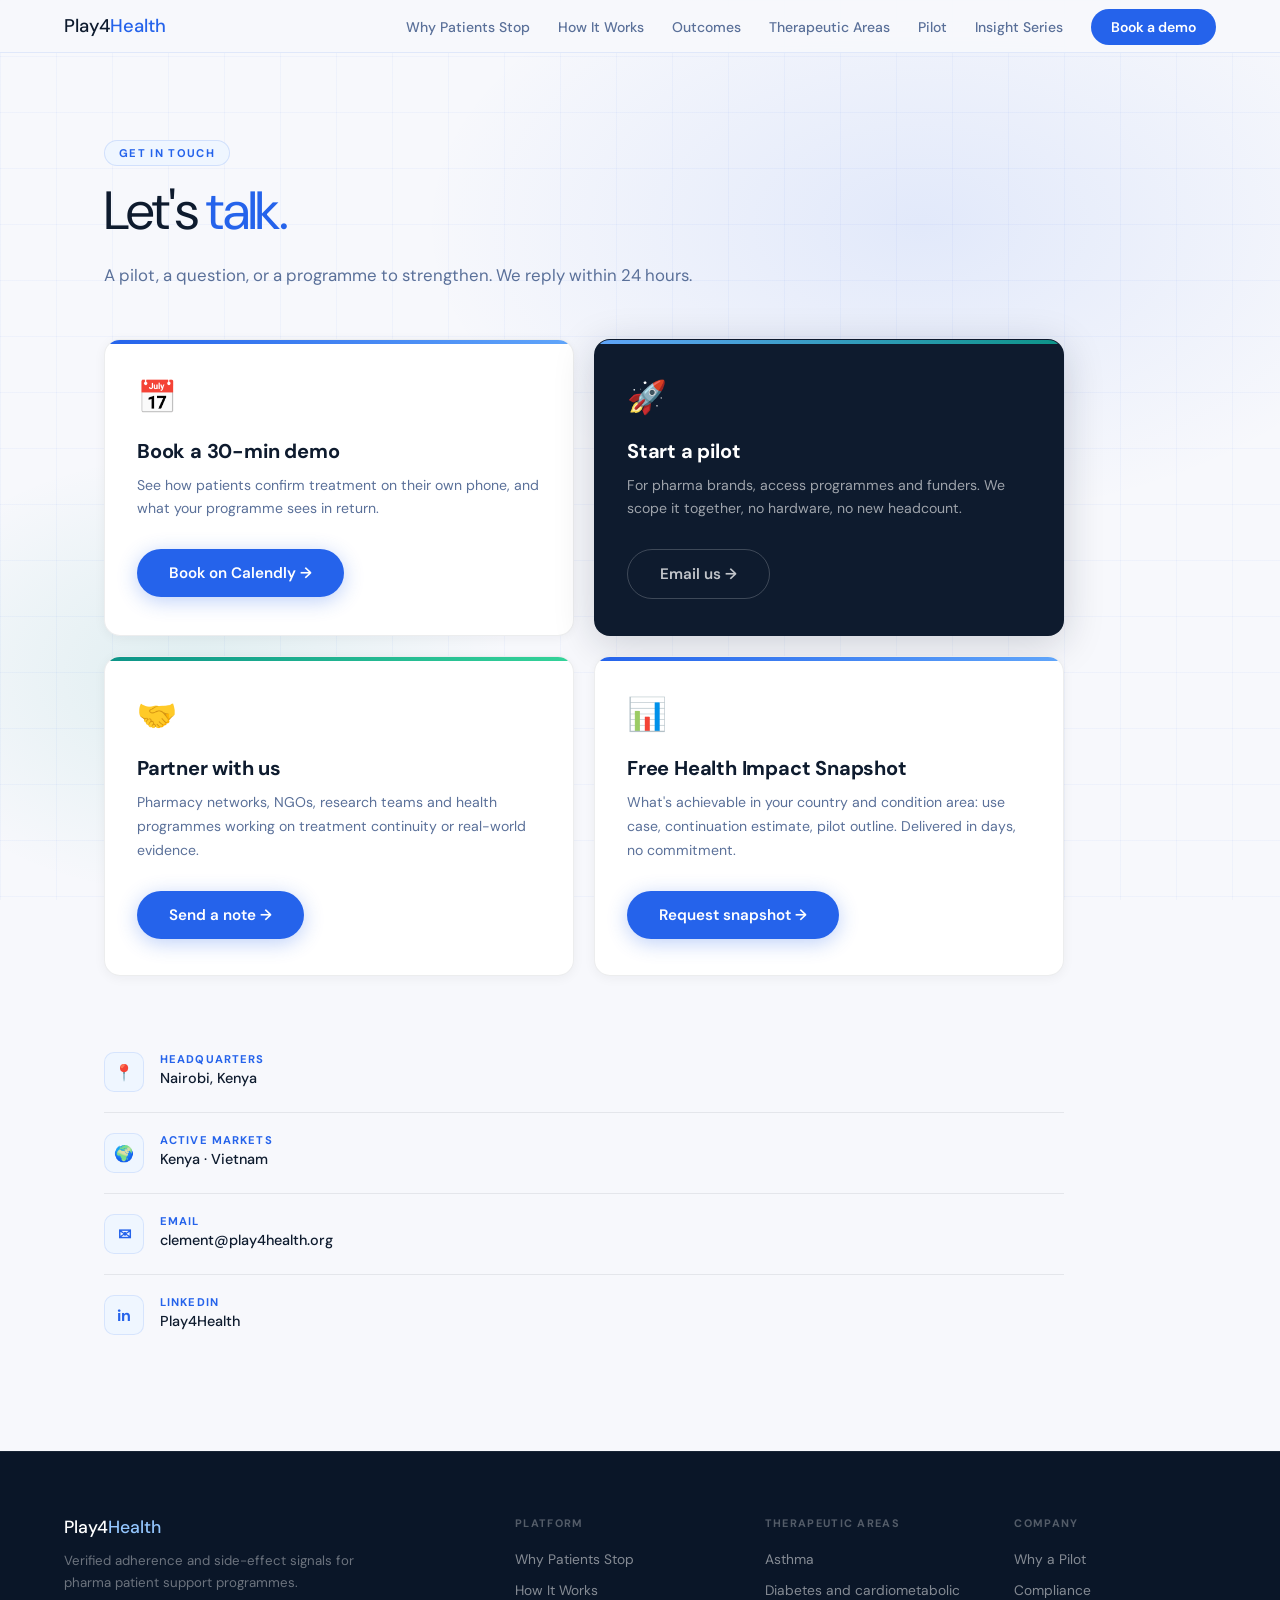
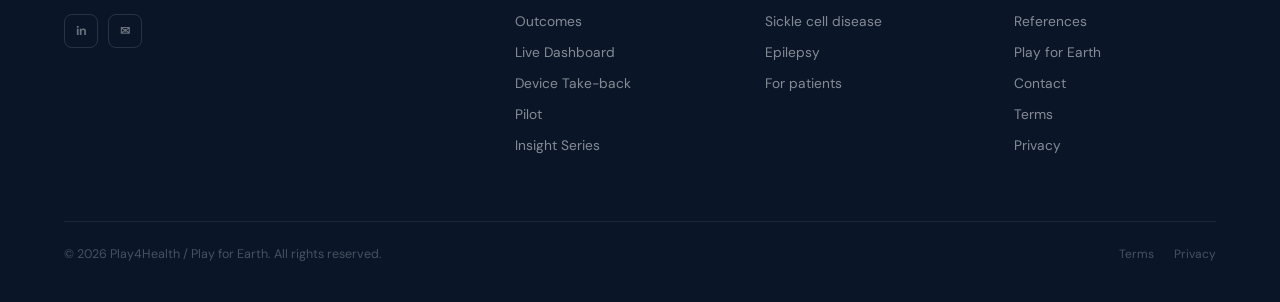
==== contact/index.html @ ed2b03ad "Site harmonisation: typography, remove HAI - site.css and site.js: the home page's tokens, nav, mobi" ====
<!DOCTYPE html>
<html lang="en">
<head>
<meta charset="UTF-8">
<meta name="viewport" content="width=device-width, initial-scale=1.0">
<title>Play4Health: Contact</title>
<meta name="description" content="Get in touch with Play4Health. Start a pilot, request a Health Impact Snapshot, or ask us anything.">
<meta name="robots" content="index, follow">
<link rel="canonical" href="https://www.play4health.org/contact">
<meta property="og:title" content="Play4Health: Contact">
<meta property="og:description" content="Get in touch with Play4Health. Start a pilot, request a Health Impact Snapshot, or ask us anything.">
<meta property="og:image" content="https://www.play4health.org/og-image.png">
<meta property="og:url" content="https://www.play4health.org/contact">
<meta property="og:type" content="website">
<meta name="twitter:card" content="summary_large_image">
<link rel="preconnect" href="https://fonts.googleapis.com">
<link href="https://fonts.googleapis.com/css2?family=DM+Sans:wght@300;400;500;600;700&display=swap" rel="stylesheet">
<link rel="stylesheet" href="/site.css">
<style>
.contact-grid{display:grid;grid-template-columns:1fr 1fr;gap:20px;max-width:960px;animation:fadeUp 0.7s ease 0.25s both;}
.contact-card{background:white;border:1px solid var(--border-dark);border-radius:var(--radius);padding:36px 32px;position:relative;overflow:hidden;transition:all 0.25s;box-shadow:0 2px 12px rgba(14,27,46,0.05);}
.contact-card::before{content:'';position:absolute;top:0;left:0;right:0;height:4px;background:linear-gradient(90deg,var(--blue),#60a5fa);}
.contact-card.teal::before{background:linear-gradient(90deg,var(--teal),#34d399);}
.contact-card.dark{background:var(--ink);border-color:transparent;box-shadow:0 8px 40px rgba(14,27,46,0.18);}
.contact-card.dark::before{background:linear-gradient(90deg,#60a5fa,var(--teal));}
.contact-card:hover{transform:translateY(-2px);box-shadow:0 8px 28px rgba(37,99,235,0.08);border-color:rgba(37,99,235,0.22);}
.contact-card.dark:hover{box-shadow:0 14px 48px rgba(14,27,46,0.25);}
.contact-icon{font-size:2rem;margin-bottom:20px;display:block;}
.contact-card h2{font-size:var(--fs-h3);font-weight:700;line-height:1.3;letter-spacing:-0.01em;color:var(--ink);margin-bottom:10px;}
.contact-card.dark h2{color:white;}
.contact-card p{font-size:0.88rem;color:var(--ink-light);line-height:1.7;margin-bottom:28px;}
.contact-card.dark p{color:rgba(255,255,255,0.6);}
.contact-card .btn-outline{padding:14px 32px;font-size:0.95rem;font-weight:600;}

.contact-info{max-width:960px;margin-top:56px;animation:fadeUp 0.7s ease 0.35s both;}
.info-row{display:flex;align-items:flex-start;gap:16px;padding:20px 0;border-bottom:1px solid var(--border-dark);}
.info-row:last-child{border-bottom:none;}
.info-icon{width:40px;height:40px;background:var(--blue-faint);border-radius:10px;display:flex;align-items:center;justify-content:center;font-size:1rem;font-weight:700;color:var(--blue);flex-shrink:0;border:1px solid rgba(37,99,235,0.12);}
.info-label{font-size:0.7rem;font-weight:700;letter-spacing:0.1em;text-transform:uppercase;color:var(--blue);margin-bottom:3px;}
.info-value{font-size:0.9rem;color:var(--ink);font-weight:500;}
.info-value a{color:var(--ink);text-decoration:none;}
.info-value a:hover{color:var(--blue);}
@media(max-width:700px){.contact-grid{grid-template-columns:1fr;}.contact-card{padding:32px 26px;}}
</style>
</head>
<body>
<div class="page-bg"></div>
<div class="page-grid"></div>

<nav id="mainNav">
  <a href="/" class="nav-logo">Play4<span>Health</span></a>
  <ul class="nav-links">
    <li><a href="/#whystop">Why Patients Stop</a></li>
    <li><a href="/#how">How It Works</a></li>
    <li><a href="/#outcomes">Outcomes</a></li>
    <li><a href="/#usecases">Therapeutic Areas</a></li>
    <li><a href="/#pilot">Pilot</a></li>
    <li><a href="/insight-series">Insight Series</a></li>
    <li><a href="/contact" class="nav-cta">Book a demo</a></li>
  </ul>
  <button class="nav-hamburger" id="hamburger" aria-label="Menu">
    <span></span><span></span><span></span>
  </button>
</nav>

<nav class="mobile-menu" id="mobileMenu">
  <a href="/#whystop" class="mobile-menu-link">Why Patients Stop <span class="arrow">&rarr;</span></a>
  <a href="/#how" class="mobile-menu-link">How It Works <span class="arrow">&rarr;</span></a>
  <a href="/#outcomes" class="mobile-menu-link">Outcomes <span class="arrow">&rarr;</span></a>
  <a href="/#usecases" class="mobile-menu-link">Therapeutic Areas <span class="arrow">&rarr;</span></a>
  <a href="/#trust" class="mobile-menu-link">Compliance <span class="arrow">&rarr;</span></a>
  <a href="/#pilot" class="mobile-menu-link">Pilot <span class="arrow">&rarr;</span></a>
  <a href="/insight-series" class="mobile-menu-link">Insight Series <span class="arrow">&rarr;</span></a>
  <a href="/contact" class="mobile-menu-cta">Book a 20-min demo &rarr;</a>
</nav>

<main>
<div class="page-hero">
  <div class="section-eyebrow">Get in touch</div>
  <h1>Let's <em>talk.</em></h1>
  <p class="page-lead">A pilot, a question, or a programme to strengthen. We reply within 24 hours.</p>
</div>

<div class="page-body">
  <div class="contact-grid">

    <!-- Card 1: Book demo -->
    <div class="contact-card">
      <span class="contact-icon">📅</span>
      <h2>Book a 30-min demo</h2>
      <p>See how patients confirm treatment on their own phone, and what your programme sees in return.</p>
      <a href="https://calendly.com/play4health/30min" target="_blank" class="btn-primary">Book on Calendly →</a>
    </div>

    <!-- Card 2: dark, start a pilot -->
    <div class="contact-card dark">
      <span class="contact-icon">🚀</span>
      <h2>Start a pilot</h2>
      <p>For pharma brands, access programmes and funders. We scope it together, no hardware, no new headcount.</p>
      <a href="mailto:clement@play4health.org?subject=Pilot%20Request%20-%20Play4Health" class="btn-outline">Email us →</a>
    </div>

    <!-- Card 3: Partner -->
    <div class="contact-card teal">
      <span class="contact-icon">🤝</span>
      <h2>Partner with us</h2>
      <p>Pharmacy networks, NGOs, research teams and health programmes working on treatment continuity or real-world evidence.</p>
      <a href="mailto:clement@play4health.org?subject=Partnership%20Enquiry%20-%20Play4Health" class="btn-primary">Send a note →</a>
    </div>

    <!-- Card 4: Health Impact Snapshot -->
    <div class="contact-card">
      <span class="contact-icon">📊</span>
      <h2>Free Health Impact Snapshot</h2>
      <p>What's achievable in your country and condition area: use case, continuation estimate, pilot outline. Delivered in days, no commitment.</p>
      <a href="/health-impact-snapshot" class="btn-primary">Request snapshot →</a>
    </div>

  </div>

  <div class="contact-info">
    <div class="info-row">
      <div class="info-icon">📍</div>
      <div>
        <div class="info-label">Headquarters</div>
        <div class="info-value">Nairobi, Kenya</div>
      </div>
    </div>
    <div class="info-row">
      <div class="info-icon">🌍</div>
      <div>
        <div class="info-label">Active Markets</div>
        <div class="info-value">Kenya · Vietnam</div>
      </div>
    </div>
    <div class="info-row">
      <div class="info-icon">✉</div>
      <div>
        <div class="info-label">Email</div>
        <div class="info-value"><a href="mailto:clement@play4health.org">clement@play4health.org</a></div>
      </div>
    </div>
    <div class="info-row">
      <div class="info-icon">in</div>
      <div>
        <div class="info-label">LinkedIn</div>
        <div class="info-value"><a href="https://www.linkedin.com/company/111560900" target="_blank">Play4Health</a></div>
      </div>
    </div>
  </div>
</div>
</main>

<footer>
  <div class="footer-grid">
    <div>
      <a href="/" class="footer-logo">Play4<span>Health</span></a>
      <p class="footer-tagline">Verified adherence and side-effect signals for pharma patient support programmes.</p>
      <div class="footer-social">
        <a href="https://www.linkedin.com/company/playforearth" target="_blank" rel="noopener" class="social-btn">in</a>
        <a href="mailto:clement@play4health.org" class="social-btn">&#9993;</a>
      </div>
    </div>
    <div class="footer-col">
      <h5>Platform</h5>
      <ul>
        <li><a href="/#whystop">Why Patients Stop</a></li>
        <li><a href="/#how">How It Works</a></li>
        <li><a href="/#outcomes">Outcomes</a></li>
        <li><a href="/#dashboard">Live Dashboard</a></li>
        <li><a href="/#usecases">Device Take-back</a></li>
        <li><a href="/#pilot">Pilot</a></li>
        <li><a href="/insight-series">Insight Series</a></li>
      </ul>
    </div>
    <div class="footer-col">
      <h5>Therapeutic areas</h5>
      <ul>
        <li><a href="/#usecases">Asthma</a></li>
        <li><a href="/#usecases">Diabetes and cardiometabolic</a></li>
        <li><a href="/#usecases">Sickle cell disease</a></li>
        <li><a href="/#usecases">Epilepsy</a></li>
        <li><a href="/patients">For patients</a></li>
      </ul>
    </div>
    <div class="footer-col">
      <h5>Company</h5>
      <ul>
        <li><a href="/#pilot">Why a Pilot</a></li>
        <li><a href="/#trust">Compliance</a></li>
        <li><a href="/#references">References</a></li>
        <li><a href="https://www.playforearth.org">Play for Earth</a></li>
        <li><a href="/contact">Contact</a></li>
        <li><a href="/terms">Terms</a></li>
        <li><a href="/privacy">Privacy</a></li>
      </ul>
    </div>
  </div>
  <div class="footer-bottom">
    <span class="footer-copy">&copy; 2026 Play4Health / Play for Earth. All rights reserved.</span>
    <div class="footer-legal"><a href="/terms">Terms</a><a href="/privacy">Privacy</a></div>
  </div>
</footer>

<script src="/site.js"></script>
</body>
</html>
---- site.css ----
/* Play4Health shared styles. The home page is the reference: tokens, nav,
   buttons, section titles and footer below are its rules, used by every page. */
:root {
  --bg:#f7f8fc;--bg2:#eef3fb;--bg3:#ffffff;
  --ink:#0e1b2e;--ink-mid:#2d4263;--ink-light:#5a7099;
  --blue:#2563eb;--blue-dark:#1d4ed8;
  --blue-pale:#dbeafe;--blue-faint:#eff6ff;
  --teal:#0d9488;--teal-pale:#ccfbf1;
  --green:#16a34a;
  --border:rgba(37,99,235,0.1);--border-dark:rgba(14,27,46,0.08);
  --sans:'DM Sans',sans-serif;--radius:16px;
  --max-w:1200px;--gutter:clamp(24px,5vw,80px);
  /* type scale: h1 and h2 as on the home page (400), h3 and card titles bold */
  --fs-h1:clamp(2.2rem,4.2vw,3.5rem);
  --fs-h2:clamp(2rem,3.6vw,3rem);
  --fs-h3:1.25rem;
  --fs-card:1rem;
  --fs-body:1rem;
  --fs-small:0.85rem;
  --fs-xs:0.78rem;
}
*,*::before,*::after{box-sizing:border-box;margin:0;padding:0;}
html{scroll-behavior:smooth;}
body{font-family:var(--sans);background:var(--bg);color:var(--ink);overflow-x:hidden;}
.section-inner{max-width:var(--max-w);margin:0 auto;width:100%;}

nav{position:fixed;top:0;left:0;right:0;z-index:500;display:flex;align-items:center;justify-content:space-between;padding:14px var(--gutter);background:rgba(247,248,252,0.94);backdrop-filter:blur(20px);border-bottom:1px solid var(--border);transition:background 0.3s;}
.nav-logo{font-size:1.15rem;font-weight:500;color:var(--ink);text-decoration:none;}
.nav-logo span{color:var(--blue);}
.nav-links{display:flex;list-style:none;gap:28px;align-items:center;}
.nav-links a{font-size:0.875rem;font-weight:500;color:var(--ink-light);text-decoration:none;transition:color 0.2s;}
.nav-links a:hover{color:var(--blue);}
.nav-cta{background:var(--blue)!important;color:white!important;padding:9px 20px;border-radius:24px;font-weight:600!important;}
.nav-cta:hover{background:var(--blue-dark)!important;}
.nav-hamburger{display:none;flex-direction:column;gap:5px;cursor:pointer;padding:6px;z-index:501;background:none;border:none;}
.nav-hamburger span{display:block;width:22px;height:2px;background:var(--ink);border-radius:2px;transition:all 0.3s;transform-origin:center;}
.nav-hamburger.open span:nth-child(1){transform:translateY(7px) rotate(45deg);}
.nav-hamburger.open span:nth-child(2){opacity:0;}
.nav-hamburger.open span:nth-child(3){transform:translateY(-7px) rotate(-45deg);}
.mobile-menu{display:none;position:fixed;inset:0;background:var(--bg);z-index:499;padding:96px 6% 48px;flex-direction:column;transform:translateX(100%);transition:transform 0.35s cubic-bezier(0.4,0,0.2,1);overflow-y:auto;}
.mobile-menu.open{transform:translateX(0);}
.mobile-menu-link{display:flex;align-items:center;justify-content:space-between;padding:18px 0;font-size:1.4rem;font-weight:600;color:var(--ink);text-decoration:none;border-bottom:1px solid var(--border);}
.mobile-menu-link .arrow{color:var(--blue);opacity:0.5;}
.mobile-menu-cta{margin-top:32px;display:block;background:var(--blue);color:white;text-align:center;padding:18px 28px;border-radius:40px;font-size:1rem;font-weight:600;text-decoration:none;}

@keyframes fadeUp{from{opacity:0;transform:translateY(24px);}to{opacity:1;transform:translateY(0);}}
@keyframes pulse{0%,100%{opacity:0.6;}50%{opacity:1;}}

.btn-primary{background:var(--blue);color:white;padding:14px 32px;border-radius:32px;font-size:0.95rem;font-weight:600;text-decoration:none;transition:all 0.2s;box-shadow:0 4px 20px rgba(37,99,235,0.3);display:inline-block;}
.btn-primary:hover{background:var(--blue-dark);transform:translateY(-2px);}
.btn-large{padding:16px 40px!important;font-size:1rem!important;border-radius:40px!important;}
.btn-ghost{color:var(--ink-light);font-size:0.9rem;font-weight:500;text-decoration:none;display:flex;align-items:center;gap:8px;transition:color 0.2s;}
.btn-ghost:hover{color:var(--blue);}
.btn-ghost .arr{transition:transform 0.2s;}
.btn-ghost:hover .arr{transform:translateX(4px);}
.btn-outline{color:rgba(255,255,255,0.75);border:1px solid rgba(255,255,255,0.2);padding:16px 40px;border-radius:40px;font-size:0.93rem;font-weight:500;text-decoration:none;display:inline-block;transition:all 0.2s;}
.btn-outline:hover{border-color:#93c5fd;color:#93c5fd;}

section{padding:100px var(--gutter);}
.section-eyebrow{display:inline-flex;align-items:center;gap:8px;background:var(--blue-faint);border:1px solid rgba(37,99,235,0.15);color:var(--blue);font-size:0.7rem;font-weight:700;letter-spacing:0.12em;text-transform:uppercase;padding:5px 14px;border-radius:20px;margin-bottom:16px;}
.section-title{font-size:clamp(2rem,3.6vw,3rem);font-weight:400;line-height:1.1;letter-spacing:-0.02em;margin-bottom:20px;color:var(--ink);}
.section-title em{color:var(--blue);font-style:normal;}
.section-sub{font-size:1.05rem;color:var(--ink-light);line-height:1.75;max-width:620px;}
.note{margin-top:28px;font-size:0.78rem;color:rgba(14,27,46,0.42);line-height:1.7;max-width:820px;}

footer{background:#0a1628;border-top:1px solid rgba(255,255,255,0.06);padding:64px var(--gutter) 40px;}
.footer-grid{max-width:var(--max-w);margin:0 auto;display:grid;grid-template-columns:2fr 1fr 1fr 1fr;gap:48px;margin-bottom:56px;}
.footer-logo{font-size:1.1rem;font-weight:500;color:white;text-decoration:none;display:block;margin-bottom:12px;}
.footer-logo span{color:#93c5fd;}
.footer-tagline{font-size:0.83rem;color:rgba(255,255,255,0.4);line-height:1.65;max-width:290px;margin-bottom:20px;}
.footer-social{display:flex;gap:10px;}
.social-btn{width:34px;height:34px;border:1px solid rgba(255,255,255,0.12);border-radius:8px;display:flex;align-items:center;justify-content:center;color:rgba(255,255,255,0.4);text-decoration:none;font-size:0.78rem;font-weight:700;transition:all 0.2s;}
.social-btn:hover{border-color:#93c5fd;color:#93c5fd;}
.footer-col h5{font-size:0.68rem;font-weight:700;letter-spacing:0.12em;text-transform:uppercase;color:rgba(255,255,255,0.3);margin-bottom:18px;}
.footer-col ul{list-style:none;}
.footer-col ul li{margin-bottom:10px;}
.footer-col ul li a{font-size:0.86rem;color:rgba(255,255,255,0.5);text-decoration:none;transition:color 0.2s;}
.footer-col ul li a:hover{color:#93c5fd;}
.footer-bottom{max-width:var(--max-w);margin:0 auto;border-top:1px solid rgba(255,255,255,0.07);padding-top:24px;display:flex;justify-content:space-between;align-items:center;flex-wrap:wrap;gap:12px;}
.footer-copy{font-size:0.78rem;color:rgba(255,255,255,0.25);}
.footer-legal{display:flex;gap:20px;}
.footer-legal a{font-size:0.75rem;color:rgba(255,255,255,0.25);text-decoration:none;transition:color 0.2s;}
.footer-legal a:hover{color:rgba(255,255,255,0.5);}

a:focus-visible,button:focus-visible{outline:2px solid var(--blue);outline-offset:3px;border-radius:4px;}
@media(prefers-reduced-motion:reduce){*{animation:none!important;transition:none!important;}html{scroll-behavior:auto;}}

/* ===== INNER PAGES (same background, title and card type as the home page) ===== */
.page-bg{position:fixed;inset:0;z-index:-2;background:radial-gradient(ellipse 65% 55% at 72% 25%,rgba(37,99,235,0.1) 0%,transparent 60%),radial-gradient(ellipse 45% 45% at 15% 75%,rgba(13,148,136,0.1) 0%,transparent 55%),var(--bg);}
.page-grid{position:fixed;inset:0;z-index:-1;pointer-events:none;background-image:linear-gradient(rgba(37,99,235,0.04) 1px,transparent 1px),linear-gradient(90deg,rgba(37,99,235,0.04) 1px,transparent 1px);background-size:56px 56px;}
.page-hero{max-width:var(--max-w);margin:0 auto;padding:140px var(--gutter) 48px;animation:fadeUp 0.7s ease 0.1s both;}
.page-hero h1{font-size:var(--fs-h1);font-weight:400;line-height:1.1;letter-spacing:-0.03em;margin-bottom:20px;color:var(--ink);max-width:860px;}
.page-hero h1 em{color:var(--blue);font-style:normal;}
.page-lead{font-size:1.05rem;color:var(--ink-light);line-height:1.75;max-width:620px;}
.page-body{max-width:var(--max-w);margin:0 auto;padding:0 var(--gutter) 96px;}

@media(max-width:1200px){.nav-links{gap:20px;}.nav-links a{font-size:0.82rem;}}
@media(max-width:1100px){.footer-grid{grid-template-columns:1fr 1fr;gap:36px;}}
@media(max-width:900px){
  .nav-links{display:none;}
  .nav-hamburger{display:flex;}
  .mobile-menu{display:flex;}
  section{padding:72px var(--gutter);}
  .footer-grid{grid-template-columns:1fr 1fr;gap:28px;}
  .footer-grid>div:first-child{grid-column:1/-1;}
  .footer-bottom{flex-direction:column;align-items:flex-start;}
  .page-hero{padding:112px var(--gutter) 40px;}}
@media(max-width:480px){
  section{padding:60px var(--gutter);}
  .footer-grid{grid-template-columns:1fr;}}
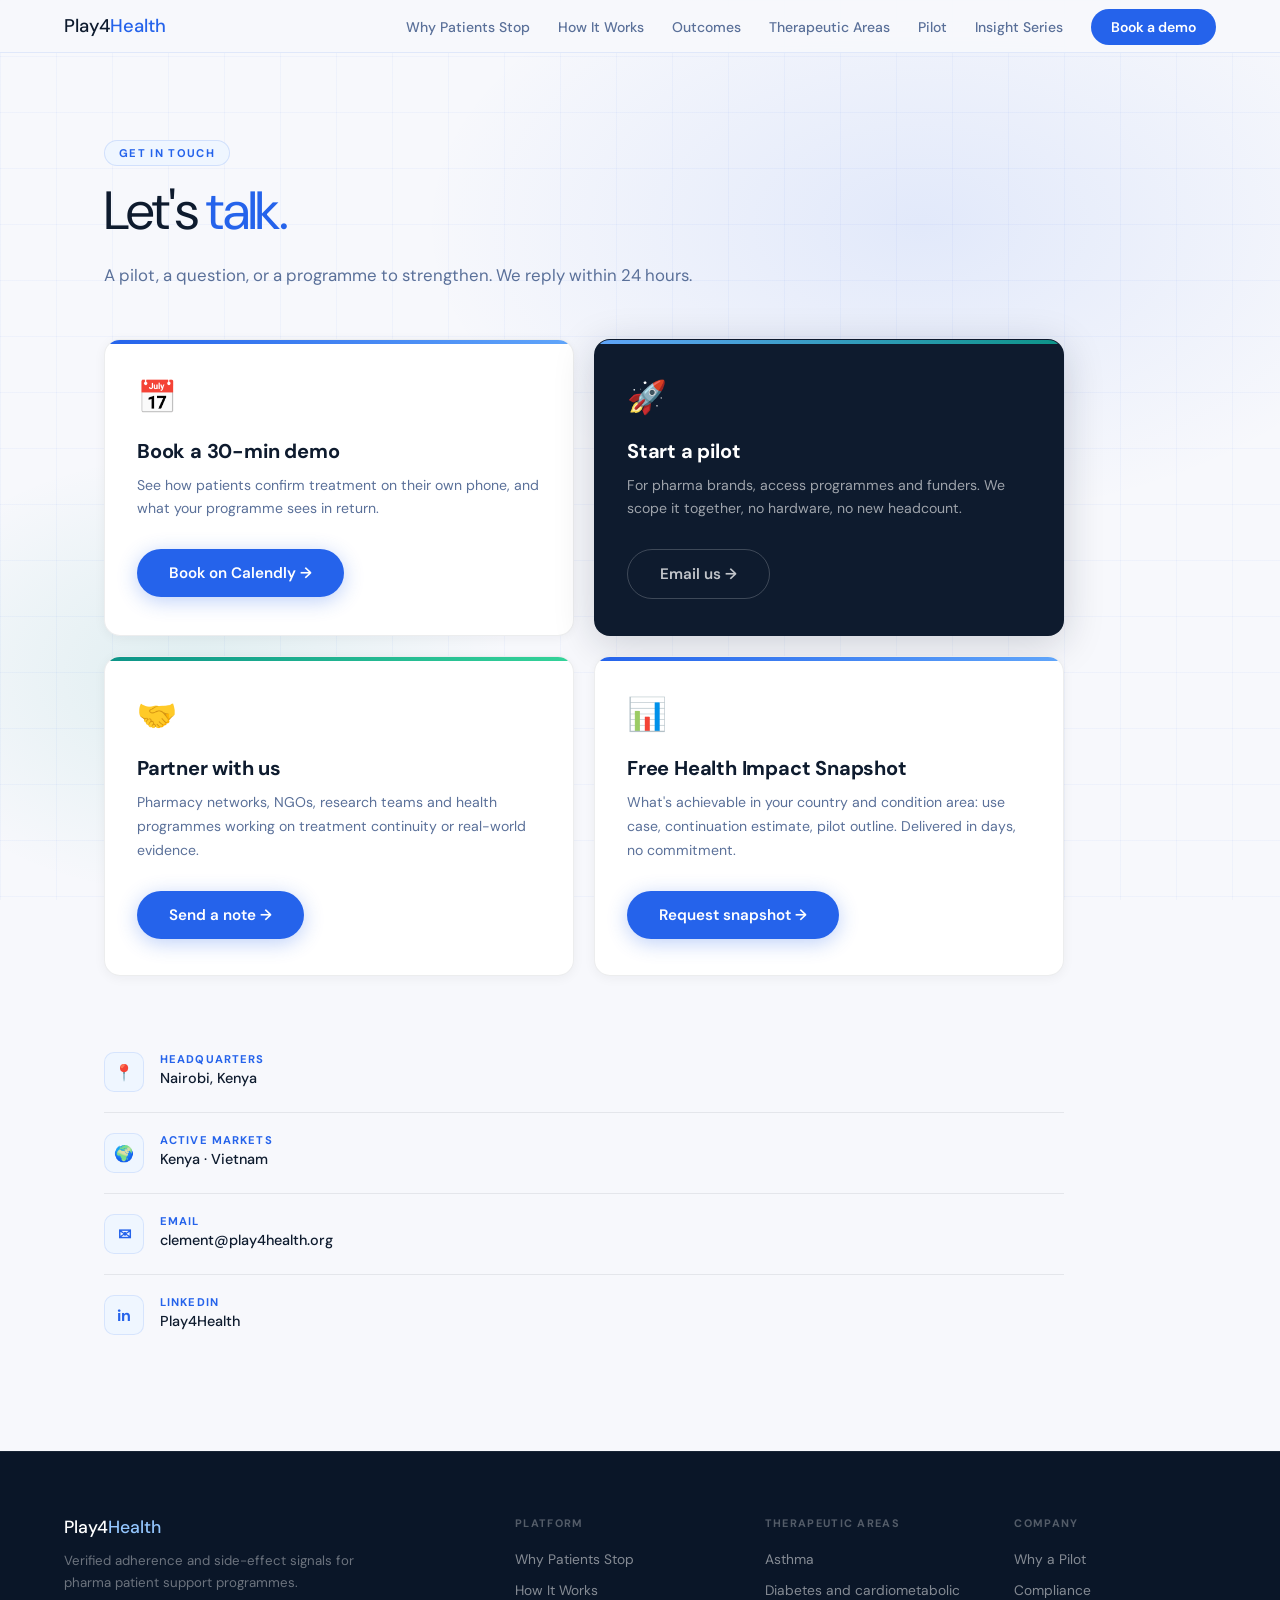
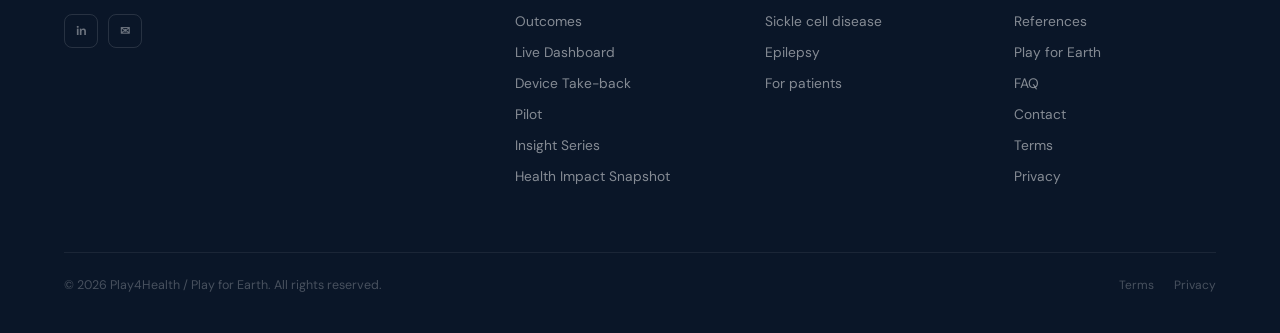
==== commit 12aa6ecd: "Site polish: footer links, favicon, analytics, sitemap - Footer on every site page: Health Impact Sn" ====
--- a/contact/index.html
+++ b/contact/index.html
@@ -3,6 +3,9 @@
 <head>
 <meta charset="UTF-8">
 <meta name="viewport" content="width=device-width, initial-scale=1.0">
+<link rel="icon" href="/favicon.svg" type="image/svg+xml">
+<link rel="icon" href="/favicon-32.png" type="image/png" sizes="32x32">
+<link rel="apple-touch-icon" href="/apple-touch-icon.png">
 <title>Play4Health: Contact</title>
 <meta name="description" content="Get in touch with Play4Health. Start a pilot, request a Health Impact Snapshot, or ask us anything.">
 <meta name="robots" content="index, follow">
@@ -13,6 +16,13 @@
 <meta property="og:url" content="https://www.play4health.org/contact">
 <meta property="og:type" content="website">
 <meta name="twitter:card" content="summary_large_image">
+<script async src="https://www.googletagmanager.com/gtag/js?id=G-7JM995K277"></script>
+<script>
+  window.dataLayer = window.dataLayer || [];
+  function gtag(){dataLayer.push(arguments);}
+  gtag('js', new Date());
+  gtag('config', 'G-7JM995K277');
+</script>
 <link rel="preconnect" href="https://fonts.googleapis.com">
 <link href="https://fonts.googleapis.com/css2?family=DM+Sans:wght@300;400;500;600;700&display=swap" rel="stylesheet">
 <link rel="stylesheet" href="/site.css">
@@ -171,6 +181,7 @@
         <li><a href="/#usecases">Device Take-back</a></li>
         <li><a href="/#pilot">Pilot</a></li>
         <li><a href="/insight-series">Insight Series</a></li>
+        <li><a href="/health-impact-snapshot">Health Impact Snapshot</a></li>
       </ul>
     </div>
     <div class="footer-col">
@@ -190,6 +201,7 @@
         <li><a href="/#trust">Compliance</a></li>
         <li><a href="/#references">References</a></li>
         <li><a href="https://www.playforearth.org">Play for Earth</a></li>
+        <li><a href="/faq">FAQ</a></li>
         <li><a href="/contact">Contact</a></li>
         <li><a href="/terms">Terms</a></li>
         <li><a href="/privacy">Privacy</a></li>
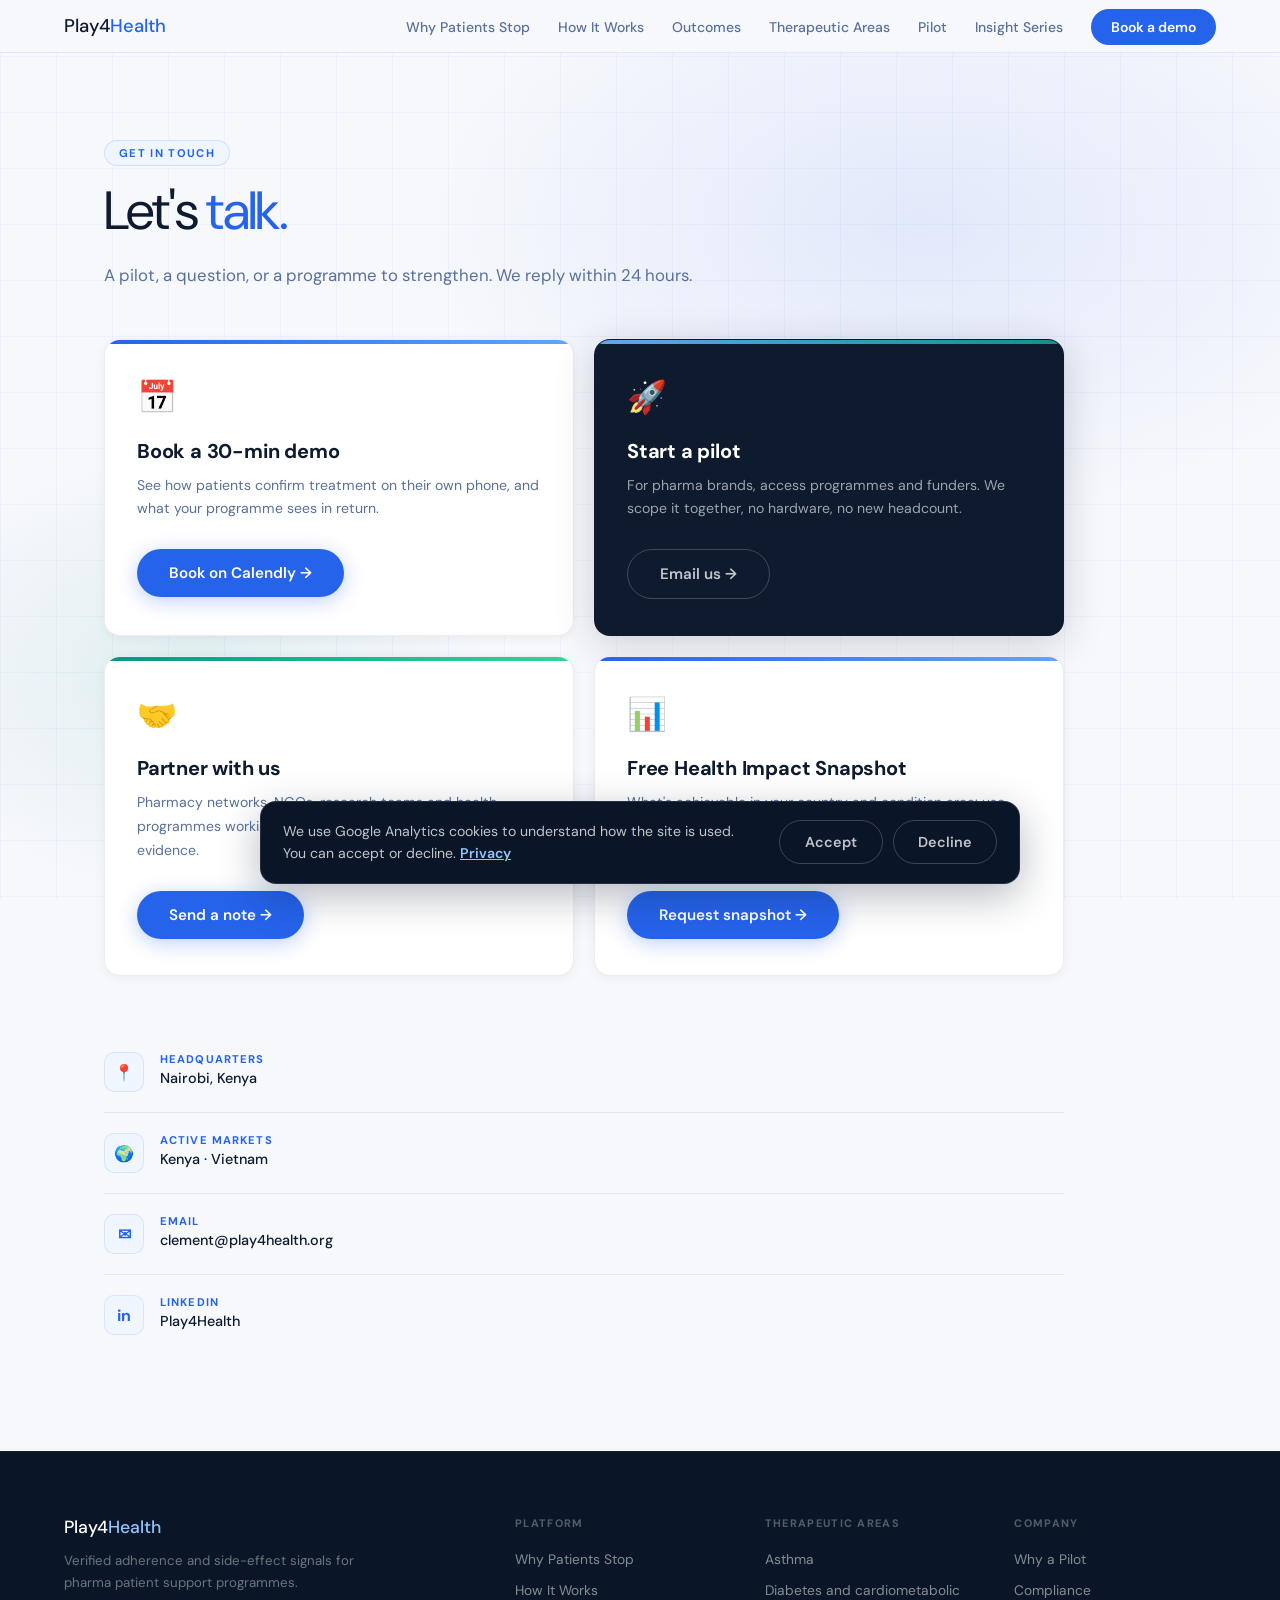
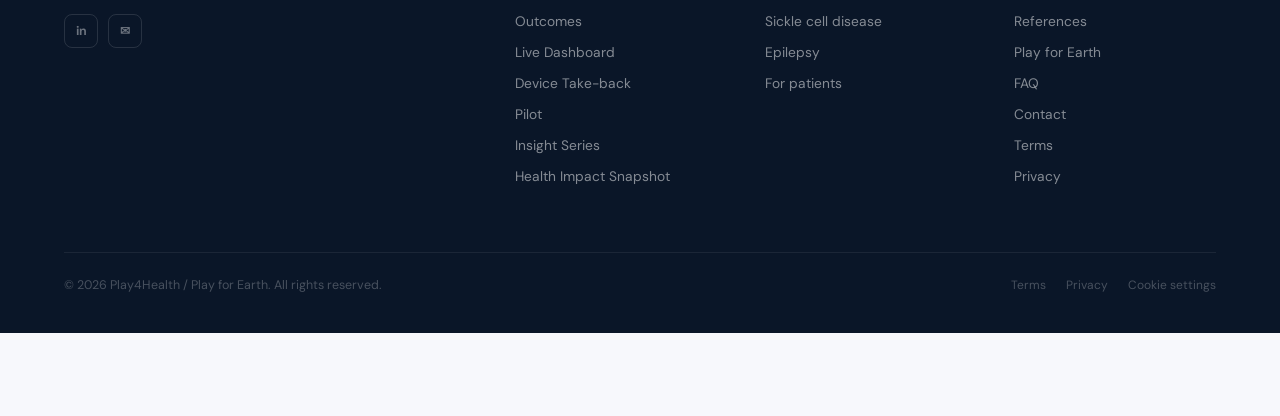
==== commit 6e815acb: "Cookie consent banner (Consent Mode v2) - site.js: Consent Mode v2 default (analytics_storage, ad_st" ====
--- a/contact/index.html
+++ b/contact/index.html
@@ -16,13 +16,6 @@
 <meta property="og:url" content="https://www.play4health.org/contact">
 <meta property="og:type" content="website">
 <meta name="twitter:card" content="summary_large_image">
-<script async src="https://www.googletagmanager.com/gtag/js?id=G-7JM995K277"></script>
-<script>
-  window.dataLayer = window.dataLayer || [];
-  function gtag(){dataLayer.push(arguments);}
-  gtag('js', new Date());
-  gtag('config', 'G-7JM995K277');
-</script>
 <link rel="preconnect" href="https://fonts.googleapis.com">
 <link href="https://fonts.googleapis.com/css2?family=DM+Sans:wght@300;400;500;600;700&display=swap" rel="stylesheet">
 <link rel="stylesheet" href="/site.css">
@@ -210,7 +203,7 @@
   </div>
   <div class="footer-bottom">
     <span class="footer-copy">&copy; 2026 Play4Health / Play for Earth. All rights reserved.</span>
-    <div class="footer-legal"><a href="/terms">Terms</a><a href="/privacy">Privacy</a></div>
+    <div class="footer-legal"><a href="/terms">Terms</a><a href="/privacy">Privacy</a><a href="/privacy#cookies" class="cookie-settings">Cookie settings</a></div>
   </div>
 </footer>
 
--- a/site.css
+++ b/site.css
@@ -94,6 +94,14 @@
 .page-lead{font-size:1.05rem;color:var(--ink-light);line-height:1.75;max-width:620px;}
 .page-body{max-width:var(--max-w);margin:0 auto;padding:0 var(--gutter) 96px;}
 
+/* ===== COOKIE CHOICE (site.js; below the mobile menu, never over the nav) ===== */
+.cookie-banner{position:fixed;left:16px;right:16px;bottom:16px;z-index:498;max-width:760px;margin:0 auto;display:flex;align-items:center;gap:20px;background:#0a1628;border:1px solid rgba(255,255,255,0.1);border-radius:var(--radius);padding:18px 22px;box-shadow:0 12px 40px rgba(14,27,46,0.3);font-family:var(--sans);font-size:16px;}
+.cookie-banner[hidden]{display:none;}
+.cookie-banner p{flex:1;font-size:0.88em;line-height:1.6;color:rgba(255,255,255,0.75);}
+.cookie-banner a{color:#93c5fd;font-weight:600;}
+.cookie-actions{display:flex;gap:10px;flex-shrink:0;}
+.cookie-actions .btn-outline{background:none;cursor:pointer;font-family:var(--sans);font-size:0.9em;font-weight:600;padding:11px 24px;min-width:104px;min-height:44px;}
+
 @media(max-width:1200px){.nav-links{gap:20px;}.nav-links a{font-size:0.82rem;}}
 @media(max-width:1100px){.footer-grid{grid-template-columns:1fr 1fr;gap:36px;}}
 @media(max-width:900px){
@@ -108,3 +116,6 @@
 @media(max-width:480px){
   section{padding:60px var(--gutter);}
   .footer-grid{grid-template-columns:1fr;}}
+@media(max-width:600px){
+  .cookie-banner{left:0;right:0;bottom:0;border-radius:16px 16px 0 0;flex-direction:column;align-items:stretch;gap:14px;padding:18px var(--gutter) calc(18px + env(safe-area-inset-bottom));}
+  .cookie-actions .btn-outline{flex:1;}}
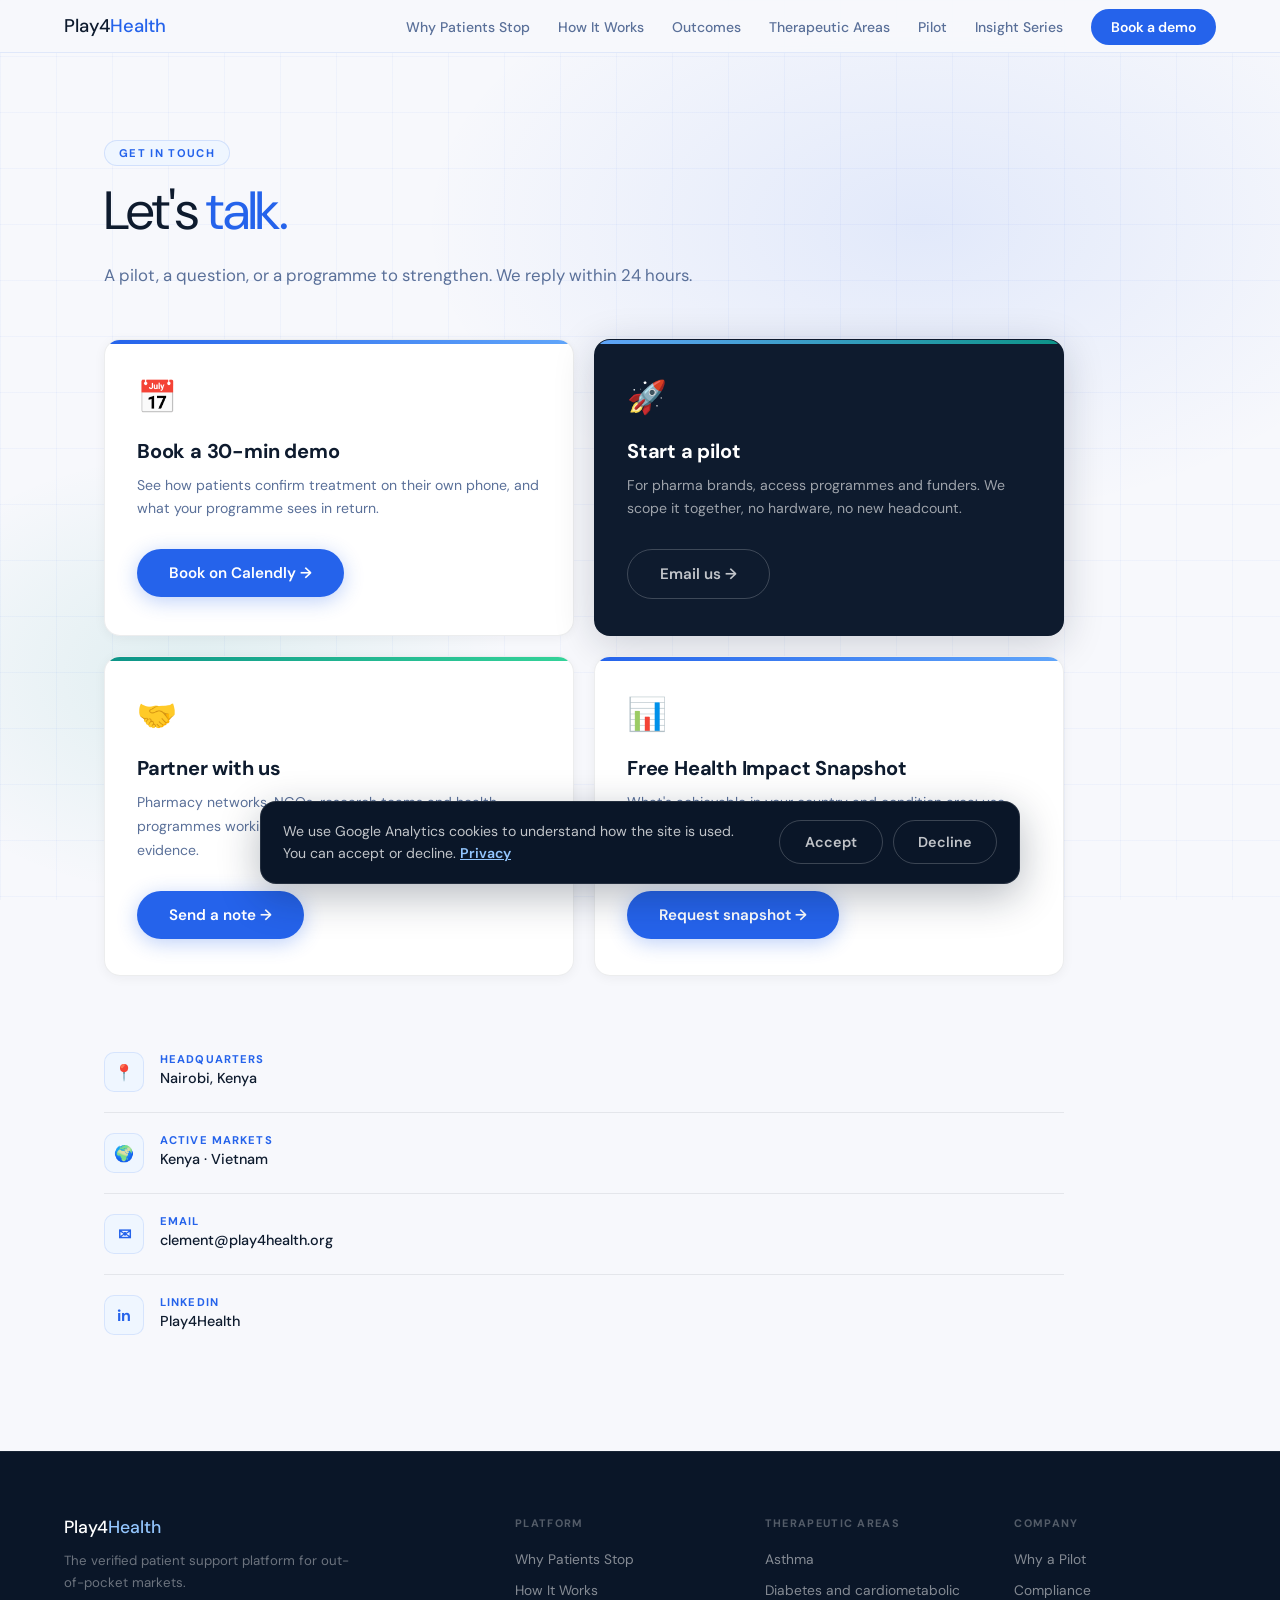
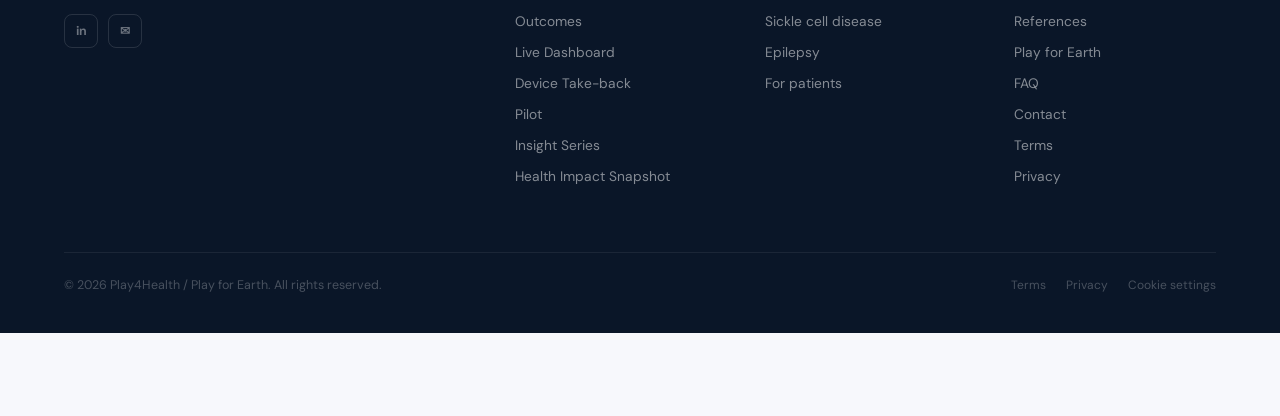
==== commit df9f24bd: "Site accuracy pass: remove outdated claims, align with new positioning Co-Authored-By: Claude Opus 5" ====
--- a/contact/index.html
+++ b/contact/index.html
@@ -158,7 +158,7 @@
   <div class="footer-grid">
     <div>
       <a href="/" class="footer-logo">Play4<span>Health</span></a>
-      <p class="footer-tagline">Verified adherence and side-effect signals for pharma patient support programmes.</p>
+      <p class="footer-tagline">The verified patient support platform for out-of-pocket markets.</p>
       <div class="footer-social">
         <a href="https://www.linkedin.com/company/playforearth" target="_blank" rel="noopener" class="social-btn">in</a>
         <a href="mailto:clement@play4health.org" class="social-btn">&#9993;</a>
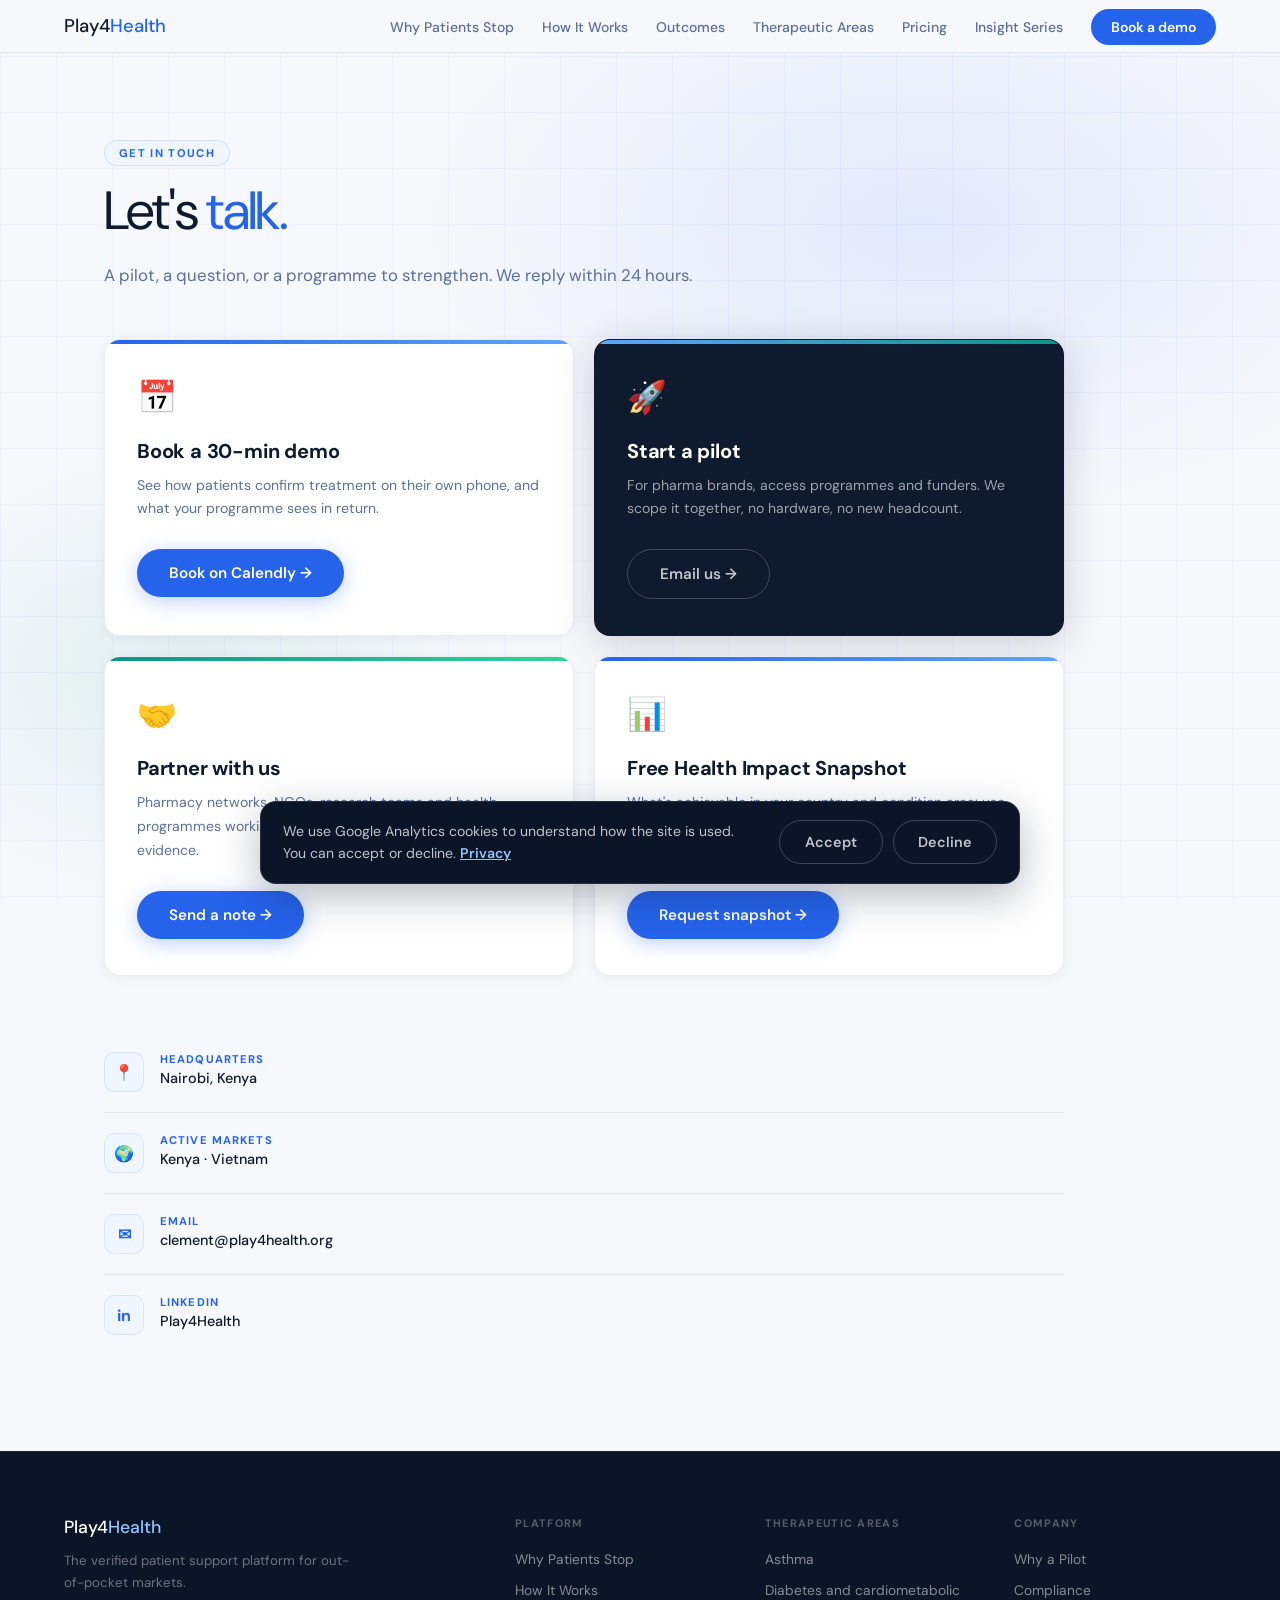
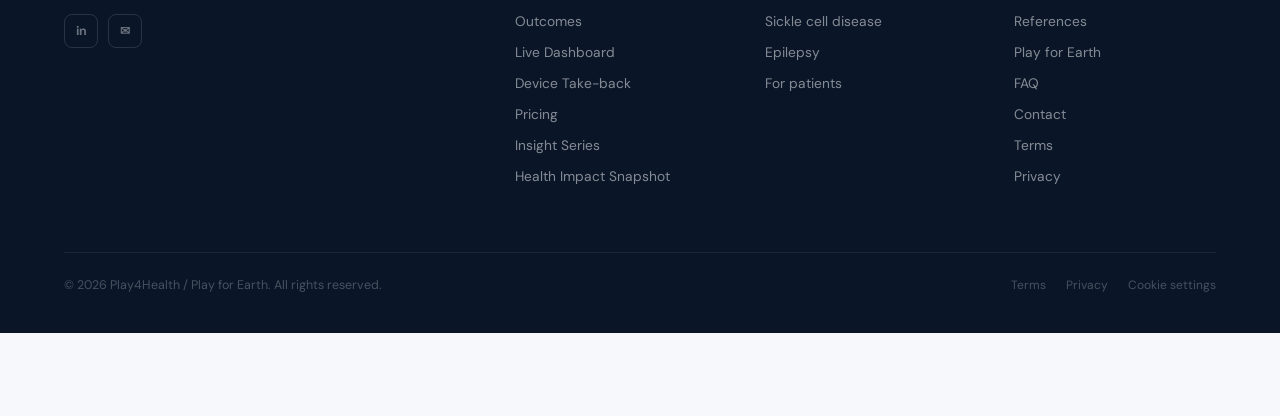
==== commit 30f94baa: "Restore 3-column pricing (pilot $25k, annual on request, take-back $4); nav label Pricing Co-Authore" ====
--- a/contact/index.html
+++ b/contact/index.html
@@ -57,7 +57,7 @@
     <li><a href="/#how">How It Works</a></li>
     <li><a href="/#outcomes">Outcomes</a></li>
     <li><a href="/#usecases">Therapeutic Areas</a></li>
-    <li><a href="/#pilot">Pilot</a></li>
+    <li><a href="/#pilot">Pricing</a></li>
     <li><a href="/insight-series">Insight Series</a></li>
     <li><a href="/contact" class="nav-cta">Book a demo</a></li>
   </ul>
@@ -72,7 +72,7 @@
   <a href="/#outcomes" class="mobile-menu-link">Outcomes <span class="arrow">&rarr;</span></a>
   <a href="/#usecases" class="mobile-menu-link">Therapeutic Areas <span class="arrow">&rarr;</span></a>
   <a href="/#trust" class="mobile-menu-link">Compliance <span class="arrow">&rarr;</span></a>
-  <a href="/#pilot" class="mobile-menu-link">Pilot <span class="arrow">&rarr;</span></a>
+  <a href="/#pilot" class="mobile-menu-link">Pricing <span class="arrow">&rarr;</span></a>
   <a href="/insight-series" class="mobile-menu-link">Insight Series <span class="arrow">&rarr;</span></a>
   <a href="/contact" class="mobile-menu-cta">Book a 20-min demo &rarr;</a>
 </nav>
@@ -172,7 +172,7 @@
         <li><a href="/#outcomes">Outcomes</a></li>
         <li><a href="/#dashboard">Live Dashboard</a></li>
         <li><a href="/#usecases">Device Take-back</a></li>
-        <li><a href="/#pilot">Pilot</a></li>
+        <li><a href="/#pilot">Pricing</a></li>
         <li><a href="/insight-series">Insight Series</a></li>
         <li><a href="/health-impact-snapshot">Health Impact Snapshot</a></li>
       </ul>
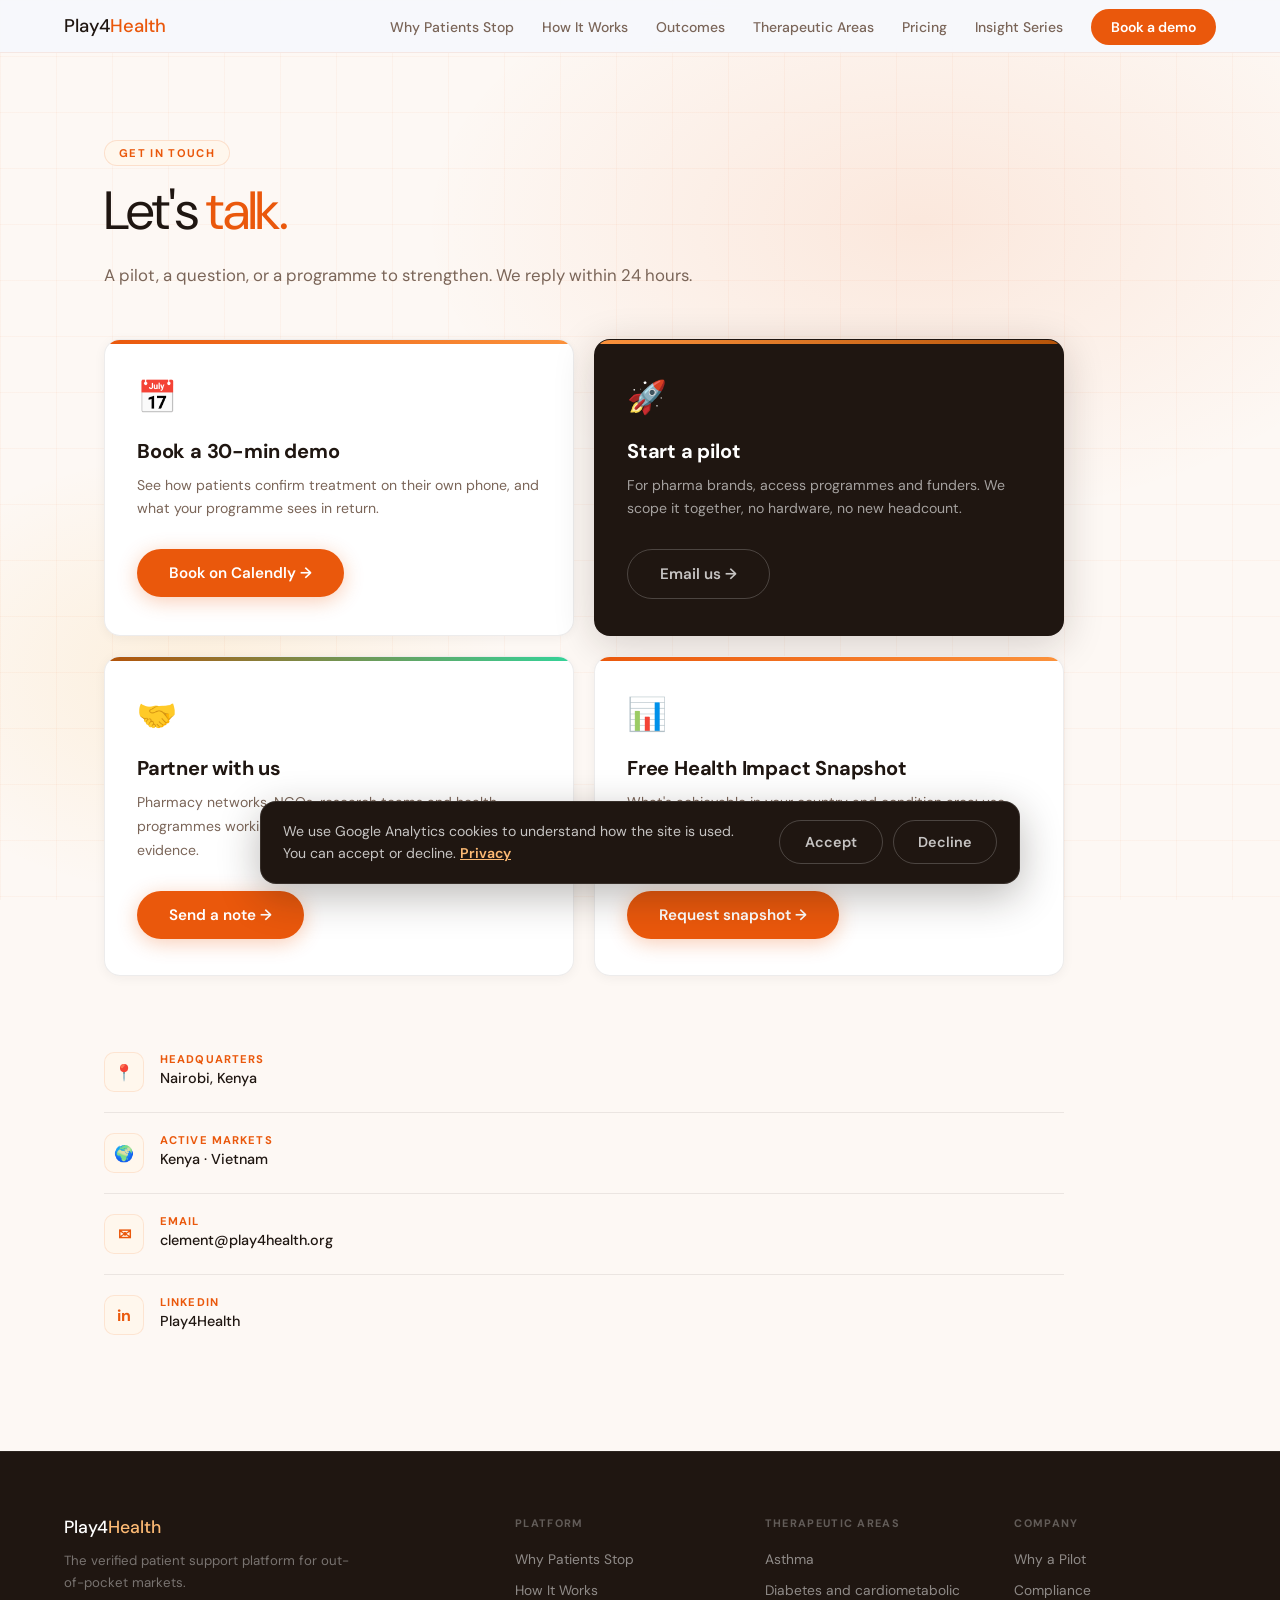
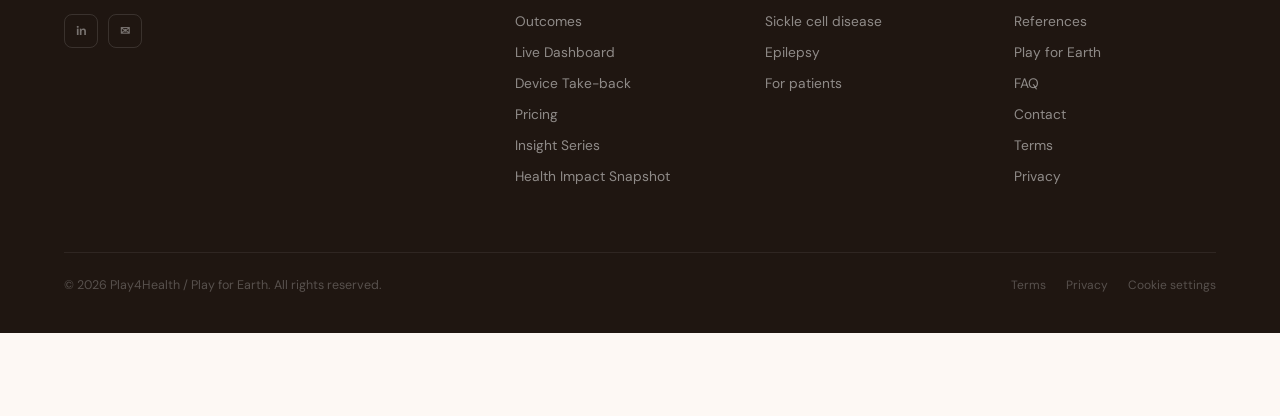
==== commit a8524091: "Switch site palette from blue to warm orange Accent, buttons, links, backgrounds and footer move to " ====
--- a/contact/index.html
+++ b/contact/index.html
@@ -21,13 +21,13 @@
 <link rel="stylesheet" href="/site.css">
 <style>
 .contact-grid{display:grid;grid-template-columns:1fr 1fr;gap:20px;max-width:960px;animation:fadeUp 0.7s ease 0.25s both;}
-.contact-card{background:white;border:1px solid var(--border-dark);border-radius:var(--radius);padding:36px 32px;position:relative;overflow:hidden;transition:all 0.25s;box-shadow:0 2px 12px rgba(14,27,46,0.05);}
-.contact-card::before{content:'';position:absolute;top:0;left:0;right:0;height:4px;background:linear-gradient(90deg,var(--blue),#60a5fa);}
+.contact-card{background:white;border:1px solid var(--border-dark);border-radius:var(--radius);padding:36px 32px;position:relative;overflow:hidden;transition:all 0.25s;box-shadow:0 2px 12px rgba(31,22,17,0.05);}
+.contact-card::before{content:'';position:absolute;top:0;left:0;right:0;height:4px;background:linear-gradient(90deg,var(--blue),#fb923c);}
 .contact-card.teal::before{background:linear-gradient(90deg,var(--teal),#34d399);}
-.contact-card.dark{background:var(--ink);border-color:transparent;box-shadow:0 8px 40px rgba(14,27,46,0.18);}
-.contact-card.dark::before{background:linear-gradient(90deg,#60a5fa,var(--teal));}
-.contact-card:hover{transform:translateY(-2px);box-shadow:0 8px 28px rgba(37,99,235,0.08);border-color:rgba(37,99,235,0.22);}
-.contact-card.dark:hover{box-shadow:0 14px 48px rgba(14,27,46,0.25);}
+.contact-card.dark{background:var(--ink);border-color:transparent;box-shadow:0 8px 40px rgba(31,22,17,0.18);}
+.contact-card.dark::before{background:linear-gradient(90deg,#fb923c,var(--teal));}
+.contact-card:hover{transform:translateY(-2px);box-shadow:0 8px 28px rgba(234,88,12,0.08);border-color:rgba(234,88,12,0.22);}
+.contact-card.dark:hover{box-shadow:0 14px 48px rgba(31,22,17,0.25);}
 .contact-icon{font-size:2rem;margin-bottom:20px;display:block;}
 .contact-card h2{font-size:var(--fs-h3);font-weight:700;line-height:1.3;letter-spacing:-0.01em;color:var(--ink);margin-bottom:10px;}
 .contact-card.dark h2{color:white;}
@@ -38,7 +38,7 @@
 .contact-info{max-width:960px;margin-top:56px;animation:fadeUp 0.7s ease 0.35s both;}
 .info-row{display:flex;align-items:flex-start;gap:16px;padding:20px 0;border-bottom:1px solid var(--border-dark);}
 .info-row:last-child{border-bottom:none;}
-.info-icon{width:40px;height:40px;background:var(--blue-faint);border-radius:10px;display:flex;align-items:center;justify-content:center;font-size:1rem;font-weight:700;color:var(--blue);flex-shrink:0;border:1px solid rgba(37,99,235,0.12);}
+.info-icon{width:40px;height:40px;background:var(--blue-faint);border-radius:10px;display:flex;align-items:center;justify-content:center;font-size:1rem;font-weight:700;color:var(--blue);flex-shrink:0;border:1px solid rgba(234,88,12,0.12);}
 .info-label{font-size:0.7rem;font-weight:700;letter-spacing:0.1em;text-transform:uppercase;color:var(--blue);margin-bottom:3px;}
 .info-value{font-size:0.9rem;color:var(--ink);font-weight:500;}
 .info-value a{color:var(--ink);text-decoration:none;}
--- a/site.css
+++ b/site.css
@@ -1,13 +1,13 @@
 /* Play4Health shared styles. The home page is the reference: tokens, nav,
    buttons, section titles and footer below are its rules, used by every page. */
 :root {
-  --bg:#f7f8fc;--bg2:#eef3fb;--bg3:#ffffff;
-  --ink:#0e1b2e;--ink-mid:#2d4263;--ink-light:#5a7099;
-  --blue:#2563eb;--blue-dark:#1d4ed8;
-  --blue-pale:#dbeafe;--blue-faint:#eff6ff;
-  --teal:#0d9488;--teal-pale:#ccfbf1;
+  --bg:#fdf8f4;--bg2:#fbefe4;--bg3:#ffffff;
+  --ink:#1f1611;--ink-mid:#4a3a30;--ink-light:#7a6558;
+  --blue:#ea580c;--blue-dark:#c2410c;
+  --blue-pale:#ffedd5;--blue-faint:#fff7ed;
+  --teal:#b45309;--teal-pale:#fef3c7;
   --green:#16a34a;
-  --border:rgba(37,99,235,0.1);--border-dark:rgba(14,27,46,0.08);
+  --border:rgba(234,88,12,0.1);--border-dark:rgba(31,22,17,0.08);
   --sans:'DM Sans',sans-serif;--radius:16px;
   --max-w:1200px;--gutter:clamp(24px,5vw,80px);
   /* type scale: h1 and h2 as on the home page (400), h3 and card titles bold */
@@ -24,7 +24,7 @@
 body{font-family:var(--sans);background:var(--bg);color:var(--ink);overflow-x:hidden;}
 .section-inner{max-width:var(--max-w);margin:0 auto;width:100%;}
 
-nav{position:fixed;top:0;left:0;right:0;z-index:500;display:flex;align-items:center;justify-content:space-between;padding:14px var(--gutter);background:rgba(247,248,252,0.94);backdrop-filter:blur(20px);border-bottom:1px solid var(--border);transition:background 0.3s;}
+nav{position:fixed;top:0;left:0;right:0;z-index:500;display:flex;align-items:center;justify-content:space-between;padding:14px var(--gutter);background:rgba(253,248,244,0.94);backdrop-filter:blur(20px);border-bottom:1px solid var(--border);transition:background 0.3s;}
 .nav-logo{font-size:1.15rem;font-weight:500;color:var(--ink);text-decoration:none;}
 .nav-logo span{color:var(--blue);}
 .nav-links{display:flex;list-style:none;gap:28px;align-items:center;}
@@ -46,7 +46,7 @@
 @keyframes fadeUp{from{opacity:0;transform:translateY(24px);}to{opacity:1;transform:translateY(0);}}
 @keyframes pulse{0%,100%{opacity:0.6;}50%{opacity:1;}}
 
-.btn-primary{background:var(--blue);color:white;padding:14px 32px;border-radius:32px;font-size:0.95rem;font-weight:600;text-decoration:none;transition:all 0.2s;box-shadow:0 4px 20px rgba(37,99,235,0.3);display:inline-block;}
+.btn-primary{background:var(--blue);color:white;padding:14px 32px;border-radius:32px;font-size:0.95rem;font-weight:600;text-decoration:none;transition:all 0.2s;box-shadow:0 4px 20px rgba(234,88,12,0.3);display:inline-block;}
 .btn-primary:hover{background:var(--blue-dark);transform:translateY(-2px);}
 .btn-large{padding:16px 40px!important;font-size:1rem!important;border-radius:40px!important;}
 .btn-ghost{color:var(--ink-light);font-size:0.9rem;font-weight:500;text-decoration:none;display:flex;align-items:center;gap:8px;transition:color 0.2s;}
@@ -54,28 +54,28 @@
 .btn-ghost .arr{transition:transform 0.2s;}
 .btn-ghost:hover .arr{transform:translateX(4px);}
 .btn-outline{color:rgba(255,255,255,0.75);border:1px solid rgba(255,255,255,0.2);padding:16px 40px;border-radius:40px;font-size:0.93rem;font-weight:500;text-decoration:none;display:inline-block;transition:all 0.2s;}
-.btn-outline:hover{border-color:#93c5fd;color:#93c5fd;}
+.btn-outline:hover{border-color:#fdba74;color:#fdba74;}
 
 section{padding:100px var(--gutter);}
-.section-eyebrow{display:inline-flex;align-items:center;gap:8px;background:var(--blue-faint);border:1px solid rgba(37,99,235,0.15);color:var(--blue);font-size:0.7rem;font-weight:700;letter-spacing:0.12em;text-transform:uppercase;padding:5px 14px;border-radius:20px;margin-bottom:16px;}
+.section-eyebrow{display:inline-flex;align-items:center;gap:8px;background:var(--blue-faint);border:1px solid rgba(234,88,12,0.15);color:var(--blue);font-size:0.7rem;font-weight:700;letter-spacing:0.12em;text-transform:uppercase;padding:5px 14px;border-radius:20px;margin-bottom:16px;}
 .section-title{font-size:clamp(2rem,3.6vw,3rem);font-weight:400;line-height:1.1;letter-spacing:-0.02em;margin-bottom:20px;color:var(--ink);}
 .section-title em{color:var(--blue);font-style:normal;}
 .section-sub{font-size:1.05rem;color:var(--ink-light);line-height:1.75;max-width:620px;}
-.note{margin-top:28px;font-size:0.78rem;color:rgba(14,27,46,0.42);line-height:1.7;max-width:820px;}
+.note{margin-top:28px;font-size:0.78rem;color:rgba(31,22,17,0.42);line-height:1.7;max-width:820px;}
 
-footer{background:#0a1628;border-top:1px solid rgba(255,255,255,0.06);padding:64px var(--gutter) 40px;}
+footer{background:#1f1611;border-top:1px solid rgba(255,255,255,0.06);padding:64px var(--gutter) 40px;}
 .footer-grid{max-width:var(--max-w);margin:0 auto;display:grid;grid-template-columns:2fr 1fr 1fr 1fr;gap:48px;margin-bottom:56px;}
 .footer-logo{font-size:1.1rem;font-weight:500;color:white;text-decoration:none;display:block;margin-bottom:12px;}
-.footer-logo span{color:#93c5fd;}
+.footer-logo span{color:#fdba74;}
 .footer-tagline{font-size:0.83rem;color:rgba(255,255,255,0.4);line-height:1.65;max-width:290px;margin-bottom:20px;}
 .footer-social{display:flex;gap:10px;}
 .social-btn{width:34px;height:34px;border:1px solid rgba(255,255,255,0.12);border-radius:8px;display:flex;align-items:center;justify-content:center;color:rgba(255,255,255,0.4);text-decoration:none;font-size:0.78rem;font-weight:700;transition:all 0.2s;}
-.social-btn:hover{border-color:#93c5fd;color:#93c5fd;}
+.social-btn:hover{border-color:#fdba74;color:#fdba74;}
 .footer-col h5{font-size:0.68rem;font-weight:700;letter-spacing:0.12em;text-transform:uppercase;color:rgba(255,255,255,0.3);margin-bottom:18px;}
 .footer-col ul{list-style:none;}
 .footer-col ul li{margin-bottom:10px;}
 .footer-col ul li a{font-size:0.86rem;color:rgba(255,255,255,0.5);text-decoration:none;transition:color 0.2s;}
-.footer-col ul li a:hover{color:#93c5fd;}
+.footer-col ul li a:hover{color:#fdba74;}
 .footer-bottom{max-width:var(--max-w);margin:0 auto;border-top:1px solid rgba(255,255,255,0.07);padding-top:24px;display:flex;justify-content:space-between;align-items:center;flex-wrap:wrap;gap:12px;}
 .footer-copy{font-size:0.78rem;color:rgba(255,255,255,0.25);}
 .footer-legal{display:flex;gap:20px;}
@@ -86,8 +86,8 @@
 @media(prefers-reduced-motion:reduce){*{animation:none!important;transition:none!important;}html{scroll-behavior:auto;}}
 
 /* ===== INNER PAGES (same background, title and card type as the home page) ===== */
-.page-bg{position:fixed;inset:0;z-index:-2;background:radial-gradient(ellipse 65% 55% at 72% 25%,rgba(37,99,235,0.1) 0%,transparent 60%),radial-gradient(ellipse 45% 45% at 15% 75%,rgba(13,148,136,0.1) 0%,transparent 55%),var(--bg);}
-.page-grid{position:fixed;inset:0;z-index:-1;pointer-events:none;background-image:linear-gradient(rgba(37,99,235,0.04) 1px,transparent 1px),linear-gradient(90deg,rgba(37,99,235,0.04) 1px,transparent 1px);background-size:56px 56px;}
+.page-bg{position:fixed;inset:0;z-index:-2;background:radial-gradient(ellipse 65% 55% at 72% 25%,rgba(234,88,12,0.1) 0%,transparent 60%),radial-gradient(ellipse 45% 45% at 15% 75%,rgba(245,158,11,0.1) 0%,transparent 55%),var(--bg);}
+.page-grid{position:fixed;inset:0;z-index:-1;pointer-events:none;background-image:linear-gradient(rgba(234,88,12,0.04) 1px,transparent 1px),linear-gradient(90deg,rgba(234,88,12,0.04) 1px,transparent 1px);background-size:56px 56px;}
 .page-hero{max-width:var(--max-w);margin:0 auto;padding:140px var(--gutter) 48px;animation:fadeUp 0.7s ease 0.1s both;}
 .page-hero h1{font-size:var(--fs-h1);font-weight:400;line-height:1.1;letter-spacing:-0.03em;margin-bottom:20px;color:var(--ink);max-width:860px;}
 .page-hero h1 em{color:var(--blue);font-style:normal;}
@@ -95,10 +95,10 @@
 .page-body{max-width:var(--max-w);margin:0 auto;padding:0 var(--gutter) 96px;}
 
 /* ===== COOKIE CHOICE (site.js; below the mobile menu, never over the nav) ===== */
-.cookie-banner{position:fixed;left:16px;right:16px;bottom:16px;z-index:498;max-width:760px;margin:0 auto;display:flex;align-items:center;gap:20px;background:#0a1628;border:1px solid rgba(255,255,255,0.1);border-radius:var(--radius);padding:18px 22px;box-shadow:0 12px 40px rgba(14,27,46,0.3);font-family:var(--sans);font-size:16px;}
+.cookie-banner{position:fixed;left:16px;right:16px;bottom:16px;z-index:498;max-width:760px;margin:0 auto;display:flex;align-items:center;gap:20px;background:#1f1611;border:1px solid rgba(255,255,255,0.1);border-radius:var(--radius);padding:18px 22px;box-shadow:0 12px 40px rgba(31,22,17,0.3);font-family:var(--sans);font-size:16px;}
 .cookie-banner[hidden]{display:none;}
 .cookie-banner p{flex:1;font-size:0.88em;line-height:1.6;color:rgba(255,255,255,0.75);}
-.cookie-banner a{color:#93c5fd;font-weight:600;}
+.cookie-banner a{color:#fdba74;font-weight:600;}
 .cookie-actions{display:flex;gap:10px;flex-shrink:0;}
 .cookie-actions .btn-outline{background:none;cursor:pointer;font-family:var(--sans);font-size:0.9em;font-weight:600;padding:11px 24px;min-width:104px;min-height:44px;}
 
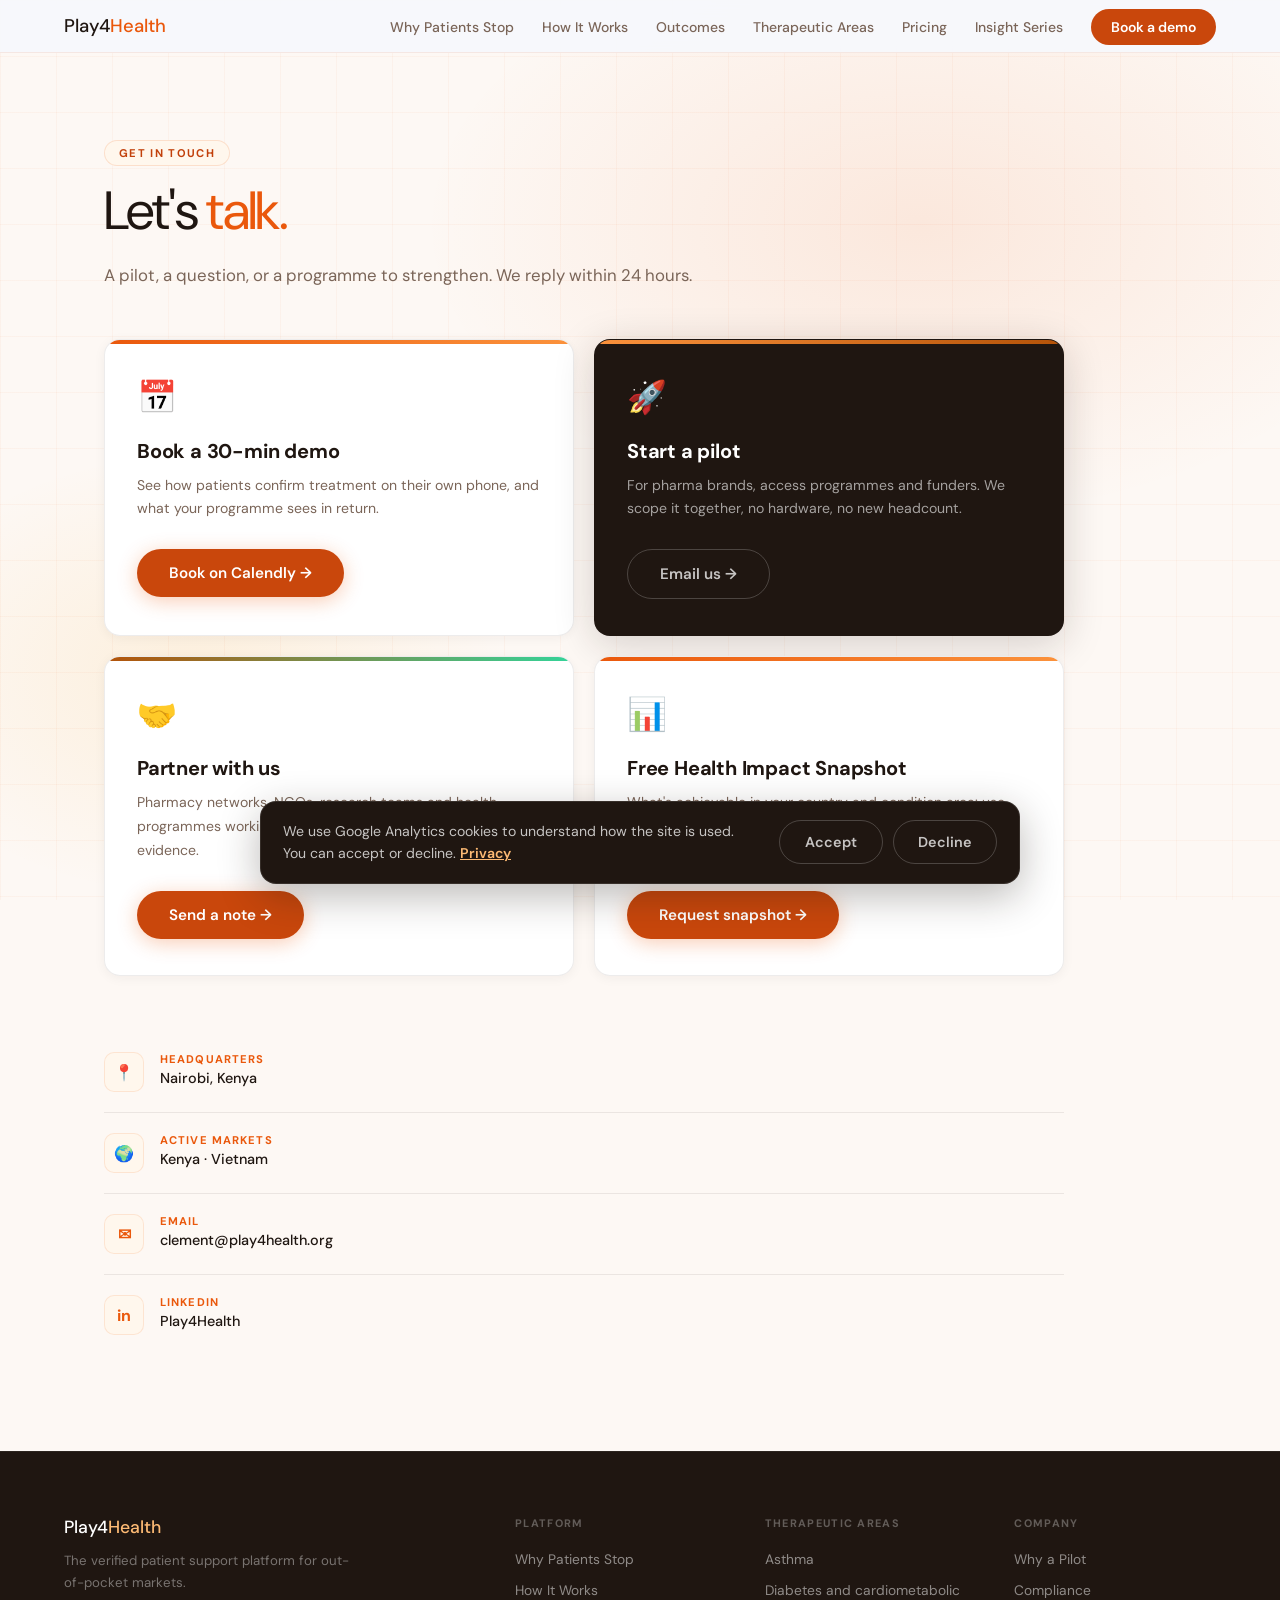
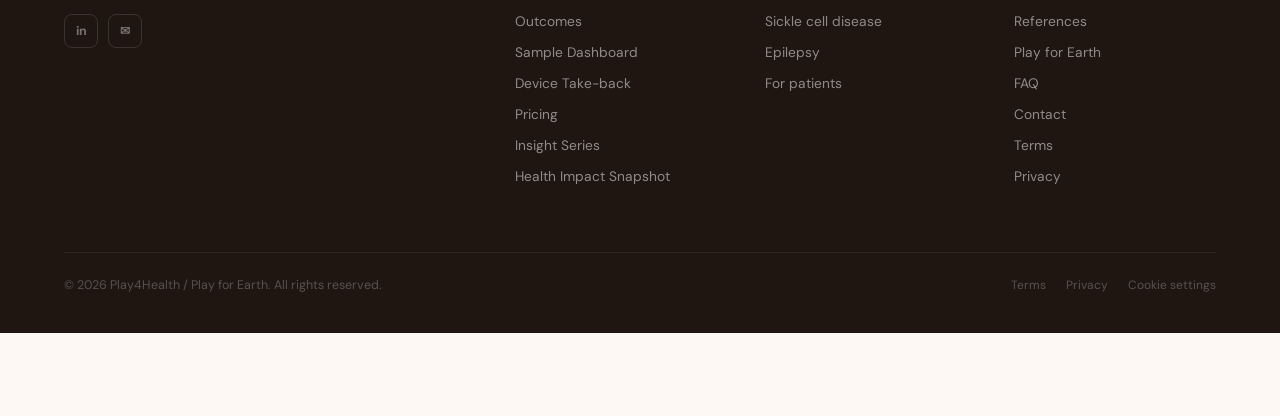
==== commit 4c441294: "Sickle cell landing page, Organization JSON-LD, footer links, sitemap - /sickle-cell: SEO page with " ====
--- a/contact/index.html
+++ b/contact/index.html
@@ -170,7 +170,7 @@
         <li><a href="/#whystop">Why Patients Stop</a></li>
         <li><a href="/#how">How It Works</a></li>
         <li><a href="/#outcomes">Outcomes</a></li>
-        <li><a href="/#dashboard">Live Dashboard</a></li>
+        <li><a href="/demo">Sample Dashboard</a></li>
         <li><a href="/#usecases">Device Take-back</a></li>
         <li><a href="/#pilot">Pricing</a></li>
         <li><a href="/insight-series">Insight Series</a></li>
@@ -182,7 +182,7 @@
       <ul>
         <li><a href="/#usecases">Asthma</a></li>
         <li><a href="/#usecases">Diabetes and cardiometabolic</a></li>
-        <li><a href="/#usecases">Sickle cell disease</a></li>
+        <li><a href="/sickle-cell">Sickle cell disease</a></li>
         <li><a href="/#usecases">Epilepsy</a></li>
         <li><a href="/patients">For patients</a></li>
       </ul>
--- a/site.css
+++ b/site.css
@@ -3,7 +3,8 @@
 :root {
   --bg:#fdf8f4;--bg2:#fbefe4;--bg3:#ffffff;
   --ink:#1f1611;--ink-mid:#4a3a30;--ink-light:#7a6558;
-  --blue:#ea580c;--blue-dark:#c2410c;
+  --blue:#ea580c;--blue-dark:#a83a0a;
+  --btn:#c9470c;--accent-text:#c2410c;
   --blue-pale:#ffedd5;--blue-faint:#fff7ed;
   --teal:#b45309;--teal-pale:#fef3c7;
   --green:#16a34a;
@@ -30,7 +31,7 @@
 .nav-links{display:flex;list-style:none;gap:28px;align-items:center;}
 .nav-links a{font-size:0.875rem;font-weight:500;color:var(--ink-light);text-decoration:none;transition:color 0.2s;}
 .nav-links a:hover{color:var(--blue);}
-.nav-cta{background:var(--blue)!important;color:white!important;padding:9px 20px;border-radius:24px;font-weight:600!important;}
+.nav-cta{background:var(--btn)!important;color:white!important;padding:9px 20px;border-radius:24px;font-weight:600!important;}
 .nav-cta:hover{background:var(--blue-dark)!important;}
 .nav-hamburger{display:none;flex-direction:column;gap:5px;cursor:pointer;padding:6px;z-index:501;background:none;border:none;}
 .nav-hamburger span{display:block;width:22px;height:2px;background:var(--ink);border-radius:2px;transition:all 0.3s;transform-origin:center;}
@@ -41,12 +42,12 @@
 .mobile-menu.open{transform:translateX(0);}
 .mobile-menu-link{display:flex;align-items:center;justify-content:space-between;padding:18px 0;font-size:1.4rem;font-weight:600;color:var(--ink);text-decoration:none;border-bottom:1px solid var(--border);}
 .mobile-menu-link .arrow{color:var(--blue);opacity:0.5;}
-.mobile-menu-cta{margin-top:32px;display:block;background:var(--blue);color:white;text-align:center;padding:18px 28px;border-radius:40px;font-size:1rem;font-weight:600;text-decoration:none;}
+.mobile-menu-cta{margin-top:32px;display:block;background:var(--btn);color:white;text-align:center;padding:18px 28px;border-radius:40px;font-size:1rem;font-weight:600;text-decoration:none;}
 
 @keyframes fadeUp{from{opacity:0;transform:translateY(24px);}to{opacity:1;transform:translateY(0);}}
 @keyframes pulse{0%,100%{opacity:0.6;}50%{opacity:1;}}
 
-.btn-primary{background:var(--blue);color:white;padding:14px 32px;border-radius:32px;font-size:0.95rem;font-weight:600;text-decoration:none;transition:all 0.2s;box-shadow:0 4px 20px rgba(234,88,12,0.3);display:inline-block;}
+.btn-primary{background:var(--btn);color:white;padding:14px 32px;border-radius:32px;font-size:0.95rem;font-weight:600;text-decoration:none;transition:all 0.2s;box-shadow:0 4px 20px rgba(234,88,12,0.3);display:inline-block;}
 .btn-primary:hover{background:var(--blue-dark);transform:translateY(-2px);}
 .btn-large{padding:16px 40px!important;font-size:1rem!important;border-radius:40px!important;}
 .btn-ghost{color:var(--ink-light);font-size:0.9rem;font-weight:500;text-decoration:none;display:flex;align-items:center;gap:8px;transition:color 0.2s;}
@@ -57,7 +58,7 @@
 .btn-outline:hover{border-color:#fdba74;color:#fdba74;}
 
 section{padding:100px var(--gutter);}
-.section-eyebrow{display:inline-flex;align-items:center;gap:8px;background:var(--blue-faint);border:1px solid rgba(234,88,12,0.15);color:var(--blue);font-size:0.7rem;font-weight:700;letter-spacing:0.12em;text-transform:uppercase;padding:5px 14px;border-radius:20px;margin-bottom:16px;}
+.section-eyebrow{display:inline-flex;align-items:center;gap:8px;background:var(--blue-faint);border:1px solid rgba(234,88,12,0.15);color:var(--accent-text);font-size:0.7rem;font-weight:700;letter-spacing:0.12em;text-transform:uppercase;padding:5px 14px;border-radius:20px;margin-bottom:16px;}
 .section-title{font-size:clamp(2rem,3.6vw,3rem);font-weight:400;line-height:1.1;letter-spacing:-0.02em;margin-bottom:20px;color:var(--ink);}
 .section-title em{color:var(--blue);font-style:normal;}
 .section-sub{font-size:1.05rem;color:var(--ink-light);line-height:1.75;max-width:620px;}
